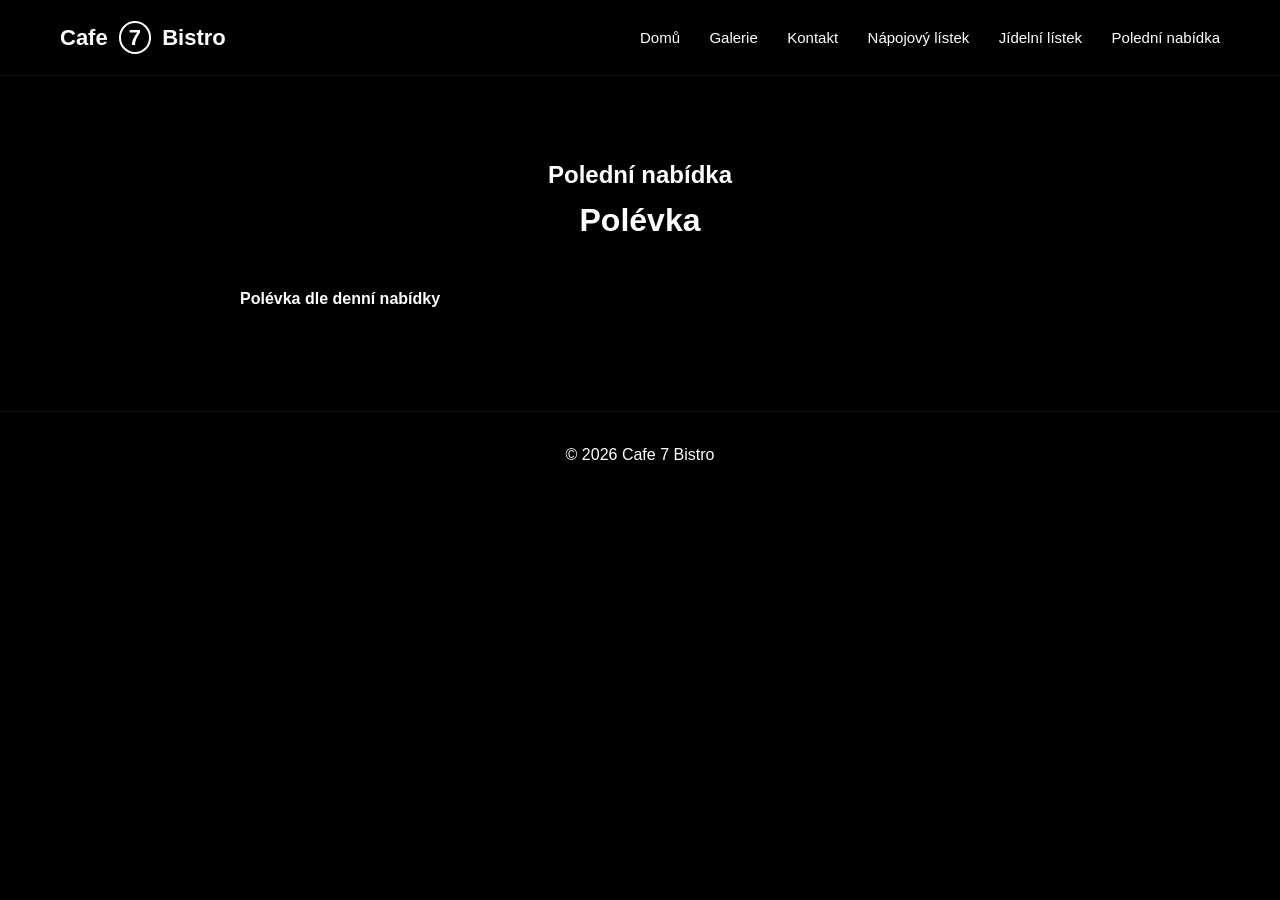
==== denni-listek.html @ 85ccd92f "Add files via upload" ====
<!DOCTYPE html>
<html lang="cs">
<head>
<meta charset="UTF-8">
<meta name="viewport" content="width=device-width, initial-scale=1.0">
<title>Polední nabídka | Cafe 7 Bistro</title>
<link rel="stylesheet" href="styles.css">
</head>
<body>

<header>
    <div class="logo">
        Cafe <span class="circle">7</span> Bistro
    </div>

    <nav>
        <a href="index.html">Domů</a>
        <a href="index.html#gallery">Galerie</a>
        <a href="index.html#contact">Kontakt</a>
        <a href="napojovy-listek.html">Nápojový lístek</a>
        <a href="jidelni-listek.html">Jídelní lístek</a>
        <a href="denni-listek.html">Polední nabídka</a>
    </nav>
</header>

<section class="section">

    <h1 class="page-title">Polední nabídka</h1>

    <p class="menu-date">
        
    </p>

    <div class="daily-category">

        <h2>Polévka</h2>

        <div class="menu-item">
            <span>Polévka dle denní nabídky</span>
            <span></span>
        </div>

    </div>

</section>

<footer>
    © 2026 Cafe 7 Bistro
</footer>

</body>
</html>
---- styles.css ----
/* RESET */

*{
margin:0;
padding:0;
box-sizing:border-box;
}

body{
font-family:Arial, Helvetica, sans-serif;
background:#000;
color:#fff;
line-height:1.6;
}


/* HEADER */

header{
display:flex;
justify-content:space-between;
align-items:center;
padding:20px 60px;
background:#000;
position:sticky;
top:0;
z-index:1000;
border-bottom:1px solid #111;
}

.logo{
font-size:22px;
font-weight:bold;
}

.circle{
border:2px solid white;
border-radius:50%;
padding:2px 8px;
margin:0 5px;
}

nav a{
color:white;
text-decoration:none;
margin-left:25px;
font-size:15px;
transition:0.3s;
}

nav a:hover{
opacity:0.6;
}


/* HERO VIDEO */

#hero{
position:relative;
height:90vh;
display:flex;
align-items:center;
justify-content:center;
text-align:center;
overflow:hidden;
}

.hero-video{
position:absolute;
top:0;
left:0;
width:100%;
height:100%;
object-fit:cover;
z-index:-2;
}

.overlay{
position:absolute;
top:0;
left:0;
width:100%;
height:100%;
background:rgba(0,0,0,0.6);
z-index:-1;
}

.hero-content{
position:relative;
z-index:2;
max-width:700px;
padding:20px;
}

.hero-content h1{
font-size:48px;
margin-bottom:20px;
}

.hero-content p{
font-size:18px;
margin-bottom:30px;
}


/* BUTTON */

.btn-main{
background:transparent;
border:2px solid white;
color:white;
padding:12px 30px;
text-decoration:none;
border-radius:5px;
transition:0.3s;
}

.btn-main:hover{
background:white;
color:black;
}


/* SECTIONS */

.section{
padding:80px 40px;
text-align:center;
}

.section h2{
font-size:32px;
margin-bottom:40px;
}


/* VITRINA */

.showcase-wrapper{
display:grid;
grid-template-columns:1fr 1fr;
gap:40px;
align-items:center;
max-width:900px;
margin:auto;
}

.showcase-text{
text-align:left;
}

.showcase-image img{
width:100%;
max-width:350px;
border-radius:10px;
box-shadow:0 15px 40px rgba(0,0,0,0.6);
}


/* GALERIE */

.gallery{
display:grid;
grid-template-columns:repeat(auto-fit,minmax(250px,1fr));
gap:25px;
max-width:1100px;
margin:auto;
}

.gallery-item{
overflow:hidden;
border-radius:10px;
}

.gallery-item img{
width:100%;
height:auto;
transition:0.4s;
}

.gallery-item:hover img{
transform:scale(1.08);
}


/* KONTAKT */

.dark{
background:#0a0a0a;
}

.contact-wrapper{
display:grid;
grid-template-columns:1fr 1fr;
gap:50px;
max-width:1000px;
margin:auto;
text-align:left;
}

.contact-box iframe{
width:100%;
height:250px;
border:none;
margin-top:15px;
border-radius:8px;
}

.hours div{
display:flex;
justify-content:space-between;
padding:6px 0;
border-bottom:1px solid #222;
}


/* FOOTER */

footer{
text-align:center;
padding:30px;
border-top:1px solid #111;
}


/* MENU STRANKY */

.menu-page{
max-width:700px;
margin:auto;
text-align:center;
padding-top:120px;
}

.menu-item{
margin-bottom:30px;
}

.menu-item strong{
display:block;
font-size:18px;
margin-bottom:5px;
}

.menu-item p{
font-size:14px;
opacity:0.8;
}

.menu-item span{
font-weight:bold;
}


/* MOBILE */

@media(max-width:900px){

header{
flex-direction:column;
gap:10px;
}

nav{
display:flex;
flex-wrap:wrap;
justify-content:center;
}

nav a{
margin:8px;
}

.hero-content h1{
font-size:34px;
}

.showcase-wrapper{
grid-template-columns:1fr;
text-align:center;
}

.contact-wrapper{
grid-template-columns:1fr;
}

}
/* ===== MENU DESIGN ===== */

.menu-section{
max-width:800px;
margin:120px auto 60px auto;
padding:0 20px;
}

.menu-section h2{
text-align:center;
margin:40px 0 20px 0;
font-size:28px;
}

.menu-item{
margin-bottom:25px;
}

.menu-top{
display:flex;
justify-content:space-between;
border-bottom:1px dotted #666;
padding-bottom:6px;
font-size:18px;
}

.menu-desc{
font-size:14px;
opacity:0.8;
margin-top:6px;
line-height:1.5;
max-width:600px;
}
/* ================= MENU CENÍK ================= */

.menu-item{
max-width:800px;
margin:20px auto;
text-align:left;
}

/* řádek s názvem a cenou */

.menu-row{
display:flex;
align-items:center;
gap:10px;
font-size:17px;
}

/* název jídla / nápoje */

.menu-name{
white-space:nowrap;
font-weight:500;
}

/* čára mezi názvem a cenou */

.menu-dots{
flex:1;
border-bottom:1px dotted #666;
margin-top:6px;
}

/* cena */

.menu-price{
white-space:nowrap;
font-weight:600;
}

/* popis */

.menu-desc{
font-size:14px;
opacity:0.8;
margin-top:6px;
line-height:1.4;
max-width:600px;
}

/* kategorie */

.menu-category{
margin-top:50px;
margin-bottom:15px;
font-size:26px;
letter-spacing:2px;
border-bottom:2px solid #222;
padding-bottom:6px;
text-align:left;
}

/* podkategorie */

.sub-category{
margin-top:30px;
margin-bottom:10px;
font-size:18px;
opacity:0.9;
text-align:left;
}

/* poznámky */

.note{
font-size:14px;
opacity:0.7;
margin-bottom:15px;
text-align:left;
}

/* layout nápojového lístku */

.drinks-layout{
display:grid;
grid-template-columns:1fr 1fr;
gap:80px;
max-width:1200px;
margin:auto;
}

.drinks-left,
.drinks-right{
text-align:left;
}

/* mobil */

@media(max-width:900px){

.drinks-layout{
grid-template-columns:1fr;
gap:40px;
}

.menu-row{
font-size:16px;
}

.menu-category{
font-size:22px;
}

}
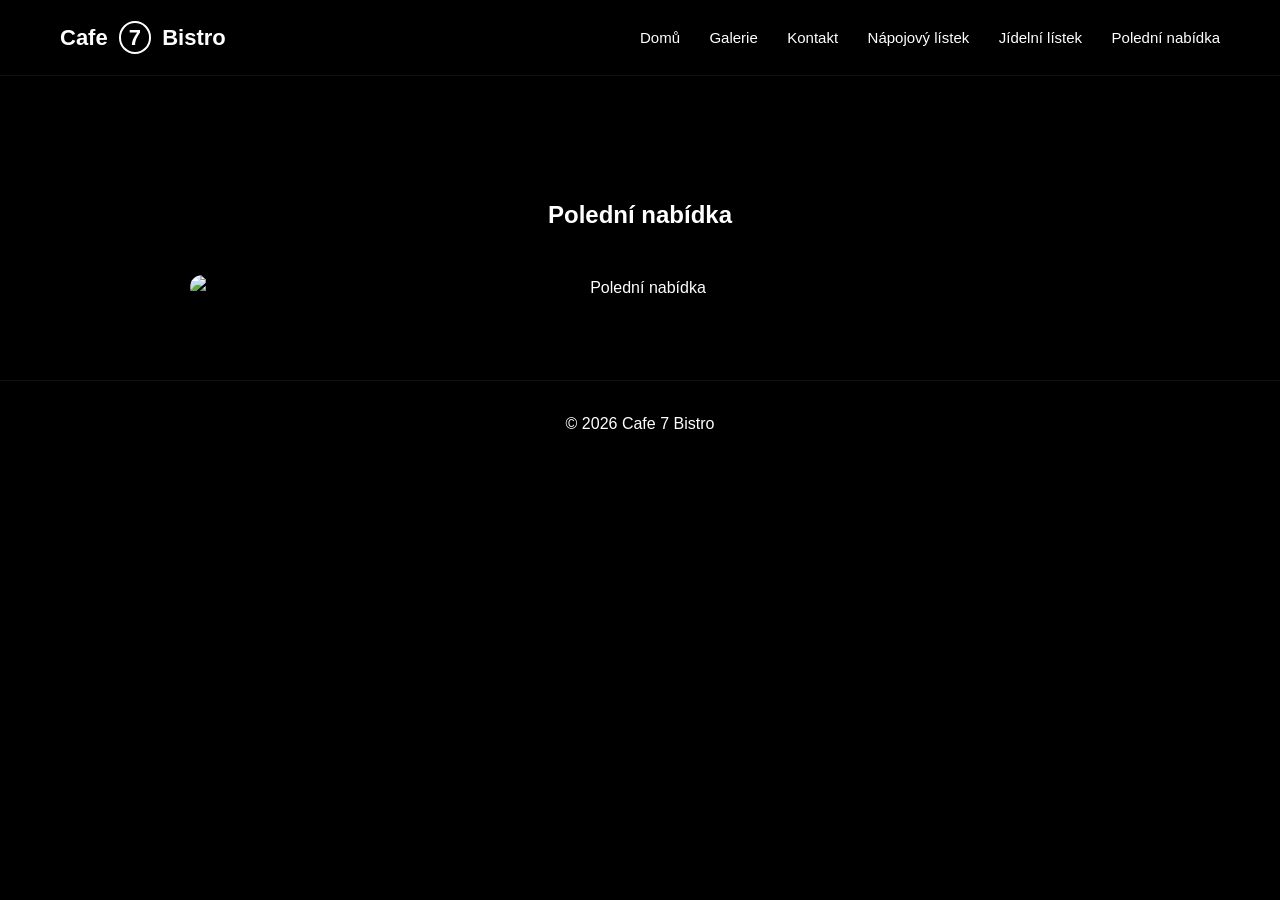
==== commit 2e3e933c: "Update denni-listek.html" ====
--- a/denni-listek.html
+++ b/denni-listek.html
@@ -1,52 +1,74 @@
 <!DOCTYPE html>
 <html lang="cs">
+
 <head>
 <meta charset="UTF-8">
 <meta name="viewport" content="width=device-width, initial-scale=1.0">
 <title>Polední nabídka | Cafe 7 Bistro</title>
+
 <link rel="stylesheet" href="styles.css">
+
+<style>
+
+.daily-image{
+width:100%;
+display:flex;
+justify-content:center;
+margin-top:40px;
+}
+
+.daily-image img{
+width:100%;
+max-width:900px;
+border-radius:12px;
+box-shadow:0 10px 30px rgba(0,0,0,0.25);
+}
+
+.page-title{
+text-align:center;
+margin-top:40px;
+}
+
+</style>
+
 </head>
+
 <body>
 
 <header>
-    <div class="logo">
-        Cafe <span class="circle">7</span> Bistro
-    </div>
 
-    <nav>
-        <a href="index.html">Domů</a>
-        <a href="index.html#gallery">Galerie</a>
-        <a href="index.html#contact">Kontakt</a>
-        <a href="napojovy-listek.html">Nápojový lístek</a>
-        <a href="jidelni-listek.html">Jídelní lístek</a>
-        <a href="denni-listek.html">Polední nabídka</a>
-    </nav>
+<div class="logo">
+Cafe <span class="circle">7</span> Bistro
+</div>
+
+<nav>
+<a href="index.html">Domů</a>
+<a href="index.html#gallery">Galerie</a>
+<a href="index.html#contact">Kontakt</a>
+<a href="napojovy-listek.html">Nápojový lístek</a>
+<a href="jidelni-listek.html">Jídelní lístek</a>
+<a href="denni-listek.html">Polední nabídka</a>
+</nav>
+
 </header>
+
 
 <section class="section">
 
-    <h1 class="page-title">Polední nabídka</h1>
+<h1 class="page-title">Polední nabídka</h1>
 
-    <p class="menu-date">
-        
-    </p>
+<div class="daily-image">
 
-    <div class="daily-category">
+<img src="images/poledni-nabidka.jpg" alt="Polední nabídka">
 
-        <h2>Polévka</h2>
-
-        <div class="menu-item">
-            <span>Polévka dle denní nabídky</span>
-            <span></span>
-        </div>
-
-    </div>
+</div>
 
 </section>
 
+
 <footer>
-    © 2026 Cafe 7 Bistro
+© 2026 Cafe 7 Bistro
 </footer>
 
 </body>
-</html>+</html>
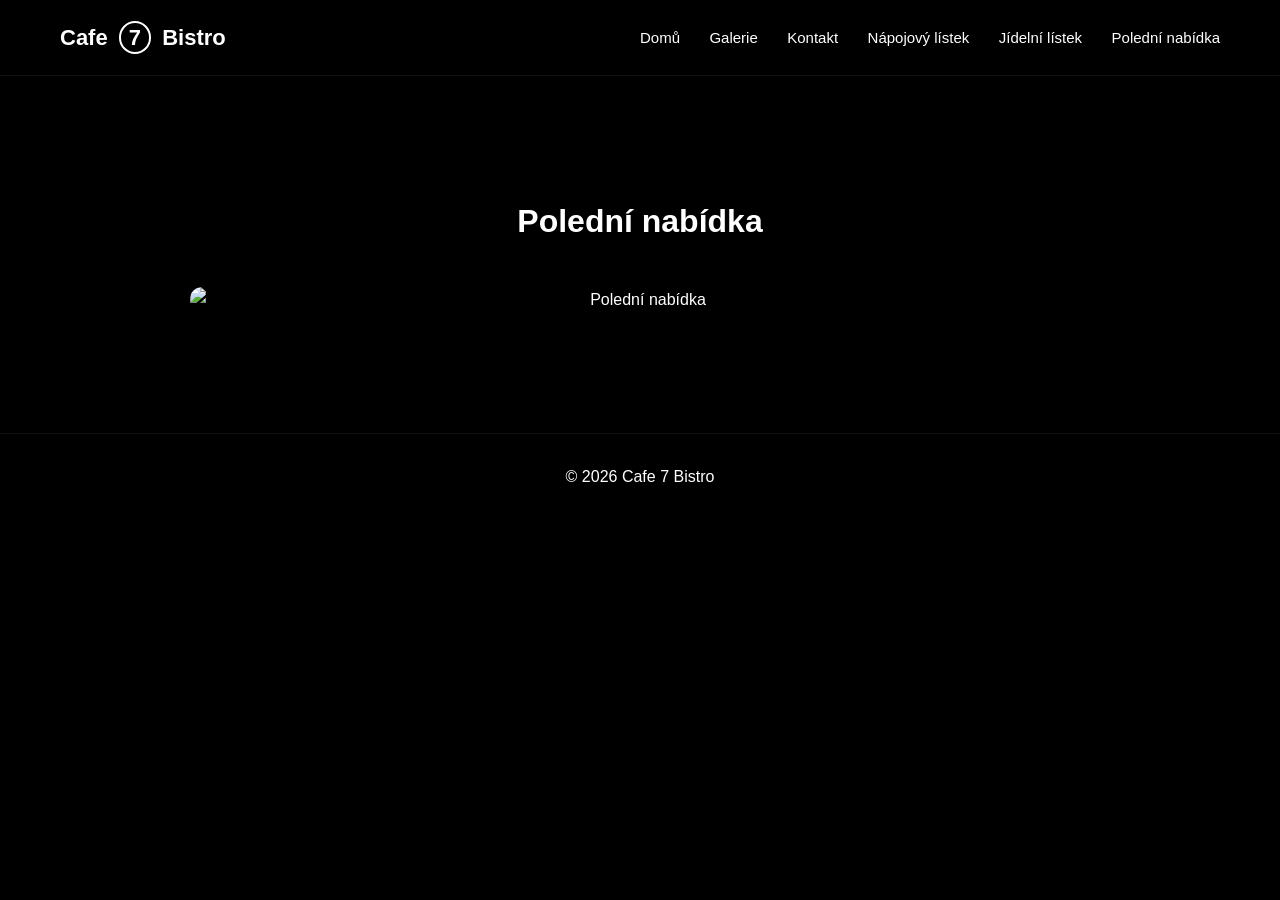
==== commit fe5cc6cf: "Update denni-listek.html" ====
--- a/denni-listek.html
+++ b/denni-listek.html
@@ -10,23 +10,24 @@
 
 <style>
 
-.daily-image{
-width:100%;
+.menu-wrapper{
 display:flex;
 justify-content:center;
-margin-top:40px;
+padding:40px 20px;
 }
 
-.daily-image img{
+.menu-wrapper img{
 width:100%;
 max-width:900px;
+height:auto;
 border-radius:12px;
-box-shadow:0 10px 30px rgba(0,0,0,0.25);
+box-shadow:0 15px 40px rgba(0,0,0,0.4);
 }
 
 .page-title{
 text-align:center;
 margin-top:40px;
+font-size:32px;
 }
 
 </style>
@@ -52,19 +53,17 @@
 
 </header>
 
-
 <section class="section">
 
 <h1 class="page-title">Polední nabídka</h1>
 
-<div class="daily-image">
+<div class="menu-wrapper">
 
-<img src="images/poledni-nabidka.jpg" alt="Polední nabídka">
+<img src="poledni-nabidka.jpg" alt="Polední nabídka">
 
 </div>
 
 </section>
-
 
 <footer>
 © 2026 Cafe 7 Bistro
--- a/styles.css
+++ b/styles.css
@@ -430,4 +430,12 @@
 font-size:22px;
 }
 
-}+
+}
+.menu-image{
+width:100%;
+max-width:900px;
+display:block;
+margin:40px auto;
+border-radius:10px;
+}
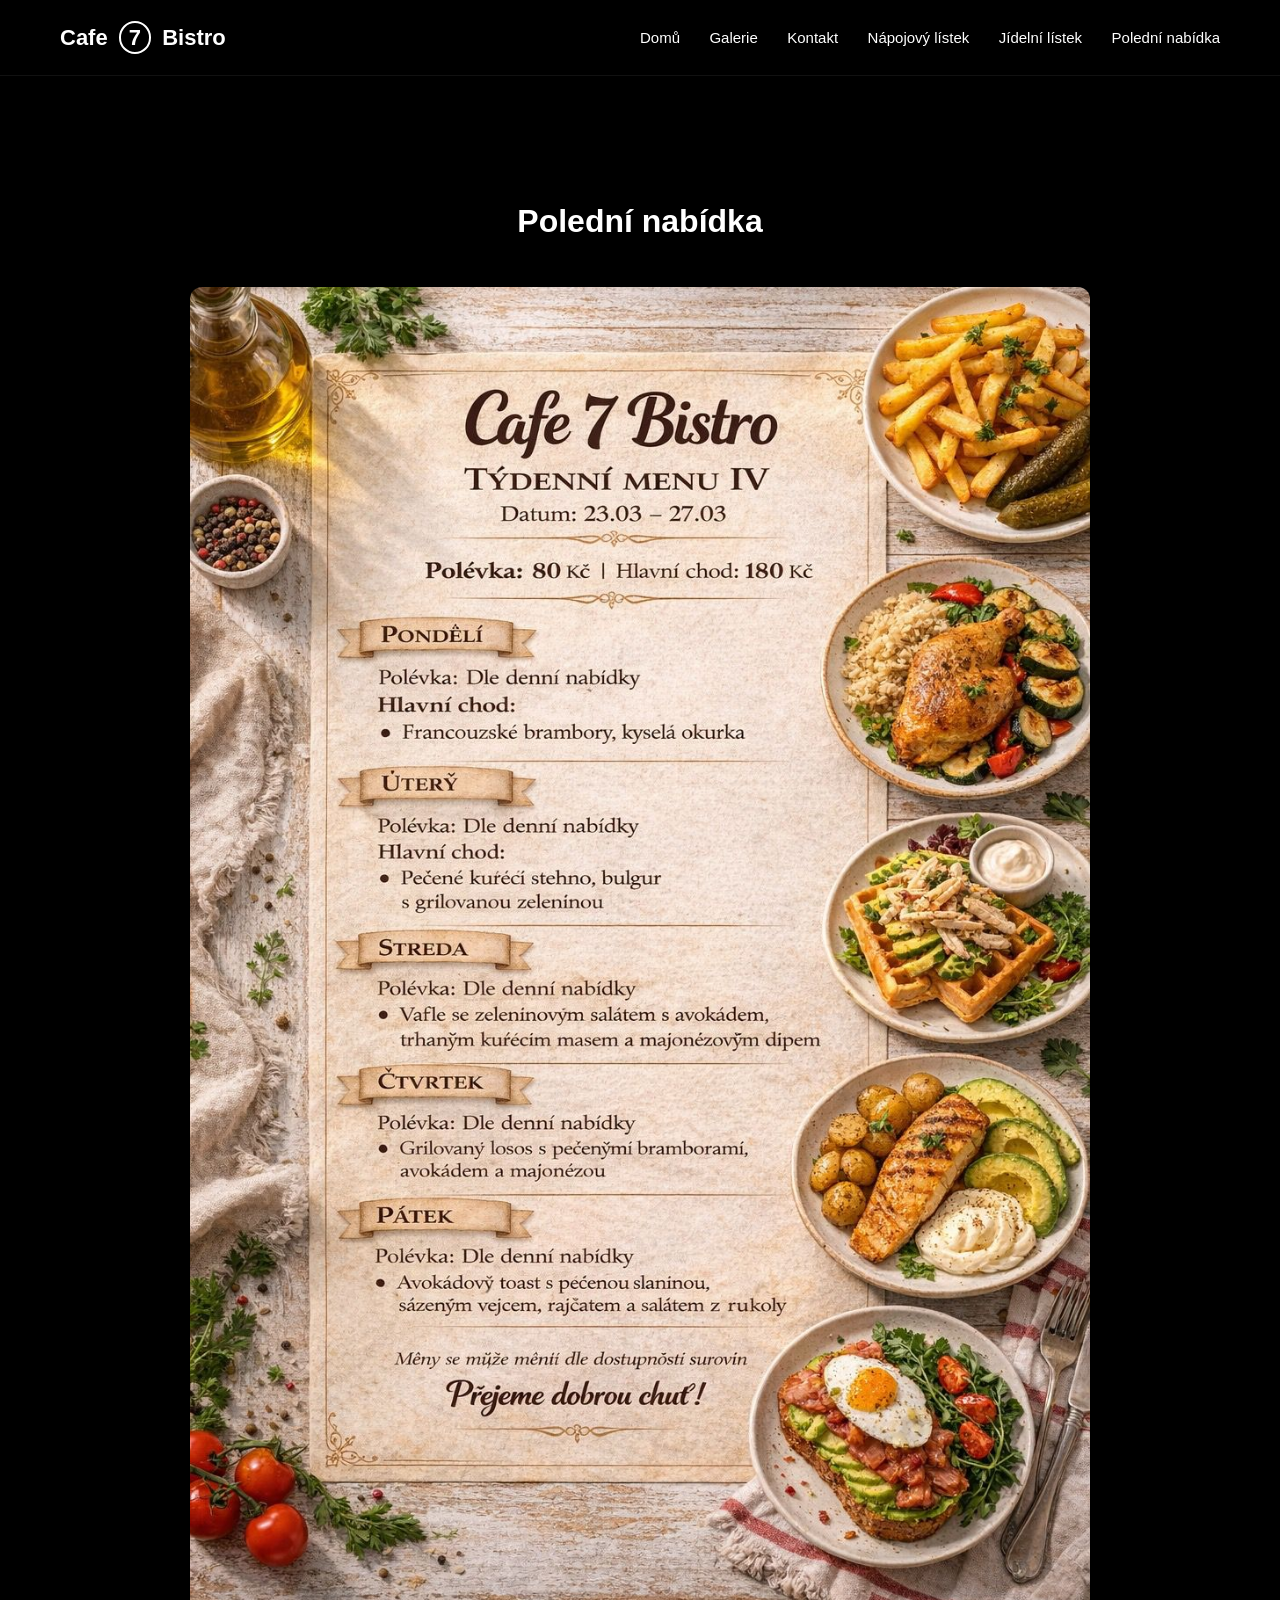
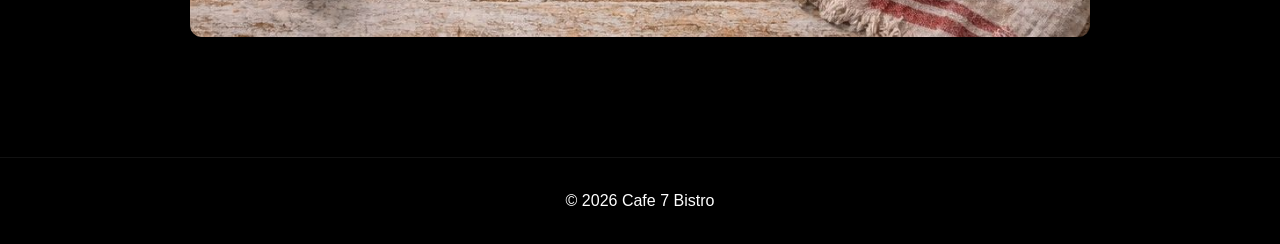
==== commit 4684d229: "Update denni-listek.html" ====
--- a/denni-listek.html
+++ b/denni-listek.html
@@ -59,7 +59,7 @@
 
 <div class="menu-wrapper">
 
-<img src="poledni-nabidka.jpg" alt="Polední nabídka">
+<img src="denni-nabidka.png" alt="Polední nabídka">
 
 </div>
 
--- a/styles.css
+++ b/styles.css
@@ -439,3 +439,23 @@
 margin:40px auto;
 border-radius:10px;
 }
+.menu-row{
+display:flex;
+align-items:center;
+}
+
+.menu-name{
+white-space:nowrap;
+}
+
+.menu-dots{
+flex:1;
+border-bottom:1px dotted #666;
+margin:0 10px;
+}
+
+.menu-price{
+white-space:nowrap;
+font-weight:600;
+}
+
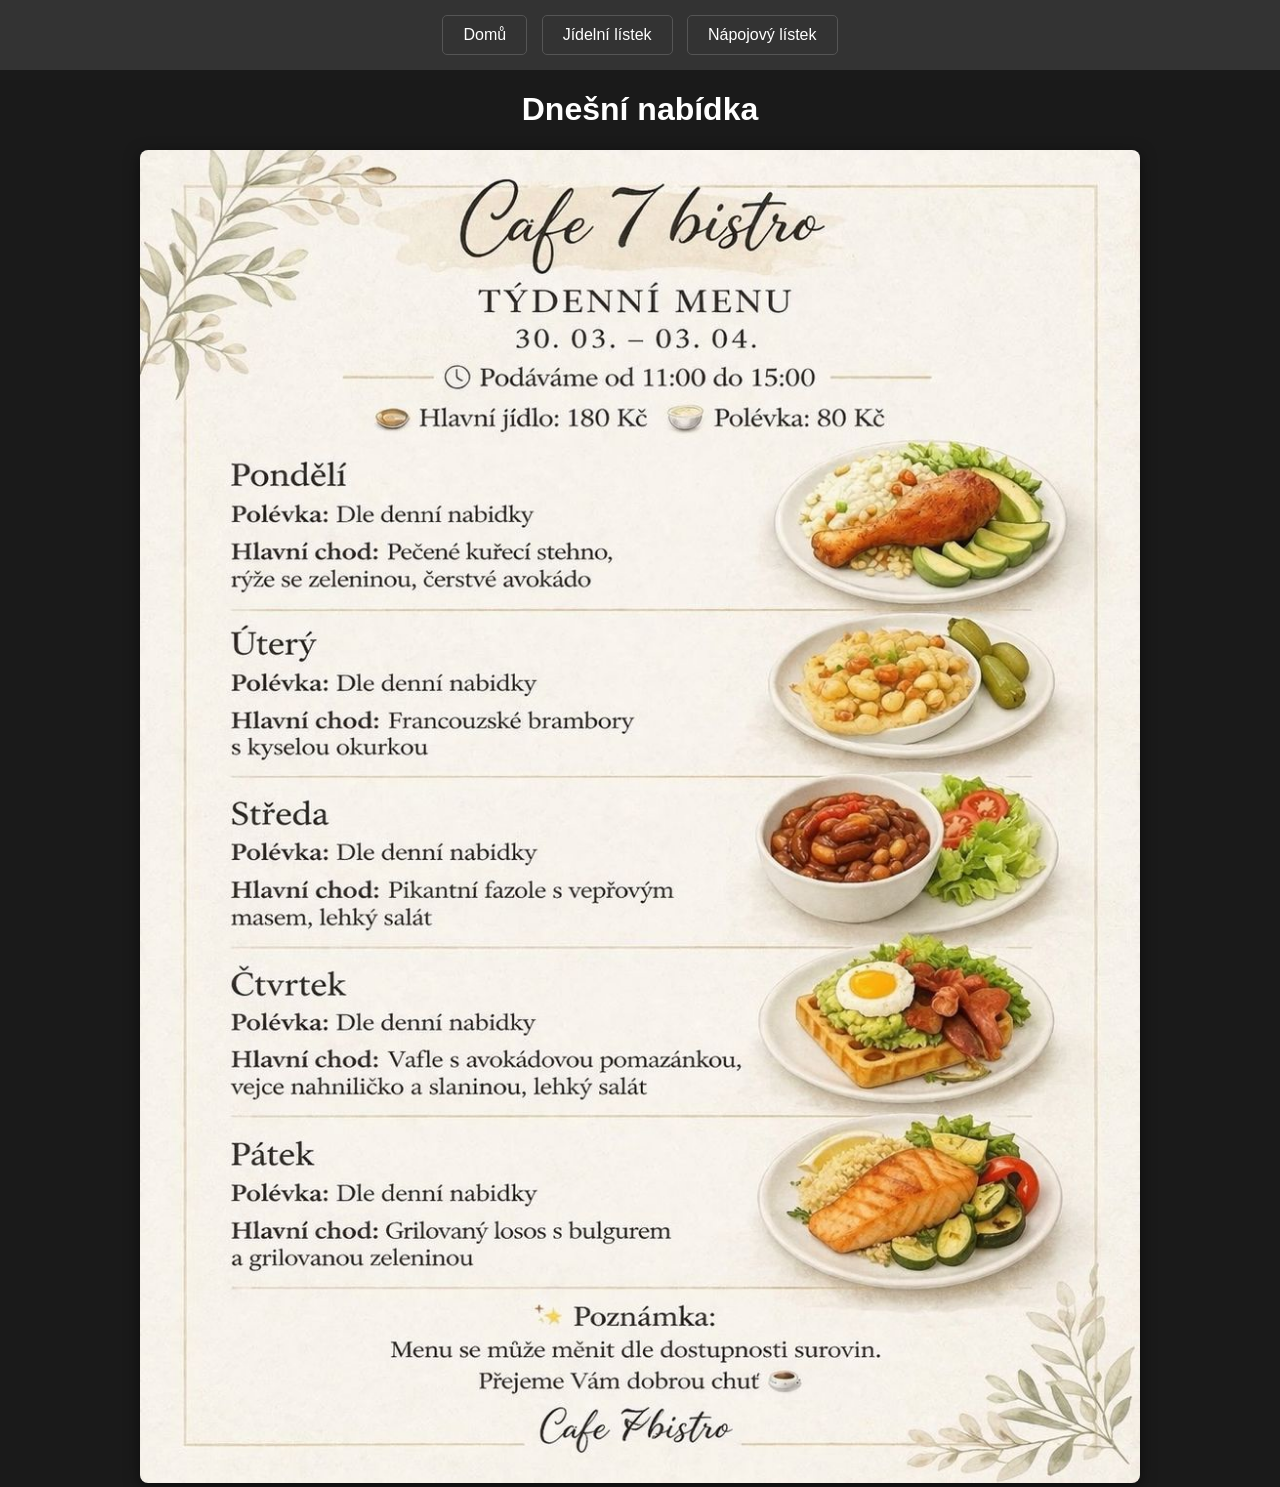
==== commit 928eae34: "Create denni-listek.html" ====
--- a/denni-listek.html
+++ b/denni-listek.html
@@ -1,73 +1,63 @@
-<!DOCTYPE html>
-<html lang="cs">
-
-<head>
-<meta charset="UTF-8">
-<meta name="viewport" content="width=device-width, initial-scale=1.0">
-<title>Polední nabídka | Cafe 7 Bistro</title>
-
-<link rel="stylesheet" href="styles.css">
-
-<style>
-
-.menu-wrapper{
-display:flex;
-justify-content:center;
-padding:40px 20px;
-}
-
-.menu-wrapper img{
-width:100%;
-max-width:900px;
-height:auto;
-border-radius:12px;
-box-shadow:0 15px 40px rgba(0,0,0,0.4);
-}
-
-.page-title{
-text-align:center;
-margin-top:40px;
-font-size:32px;
-}
-
-</style>
-
-</head>
-
-<body>
-
-<header>
-
-<div class="logo">
-Cafe <span class="circle">7</span> Bistro
-</div>
-
-<nav>
-<a href="index.html">Domů</a>
-<a href="index.html#gallery">Galerie</a>
-<a href="index.html#contact">Kontakt</a>
-<a href="napojovy-listek.html">Nápojový lístek</a>
-<a href="jidelni-listek.html">Jídelní lístek</a>
-<a href="denni-listek.html">Polední nabídka</a>
-</nav>
-
-</header>
-
-<section class="section">
-
-<h1 class="page-title">Polední nabídka</h1>
-
-<div class="menu-wrapper">
-
-<img src="denni-nabidka.png" alt="Polední nabídka">
-
-</div>
-
-</section>
-
-<footer>
-© 2026 Cafe 7 Bistro
-</footer>
-
-</body>
-</html>
+<!DOCTYPE html>
+<html lang="cs">
+<head>
+    <meta charset="UTF-8">
+    <meta name="viewport" content="width=device-width, initial-scale=1.0">
+    <title>Denní lístek - Café 7</title>
+    <style>
+        body {
+            margin: 0;
+            padding: 0;
+            font-family: Arial, sans-serif;
+            background-color: #1a1a1a;
+            color: white;
+            text-align: center;
+        }
+        /* Styl pro navigaci */
+        nav {
+            background-color: #333;
+            padding: 15px;
+            margin-bottom: 20px;
+        }
+        nav a {
+            color: white;
+            text-decoration: none;
+            padding: 10px 20px;
+            margin: 0 5px;
+            border: 1px solid #555;
+            border-radius: 5px;
+            display: inline-block;
+            transition: background 0.3s;
+        }
+        nav a:hover {
+            background-color: #555;
+        }
+        /* Styl pro fotku */
+        .foto-kontejner {
+            max-width: 1000px;
+            margin: 0 auto;
+            padding: 0 10px;
+        }
+        img {
+            width: 100%;
+            height: auto;
+            border-radius: 8px;
+            box-shadow: 0 4px 15px rgba(0,0,0,0.5);
+        }
+    </style>
+</head>
+<body>
+
+    <nav>
+        <a href="index.html">Domů</a>
+        <a href="jidelni-listek.html">Jídelní lístek</a>
+        <a href="napojovy-listek.html">Nápojový lístek</a>
+    </nav>
+
+    <div class="foto-kontejner">
+        <h1>Dnešní nabídka</h1>
+        <img src="denni-nabidka.png" alt="Denní nabídka">
+    </div>
+
+</body>
+</html>
